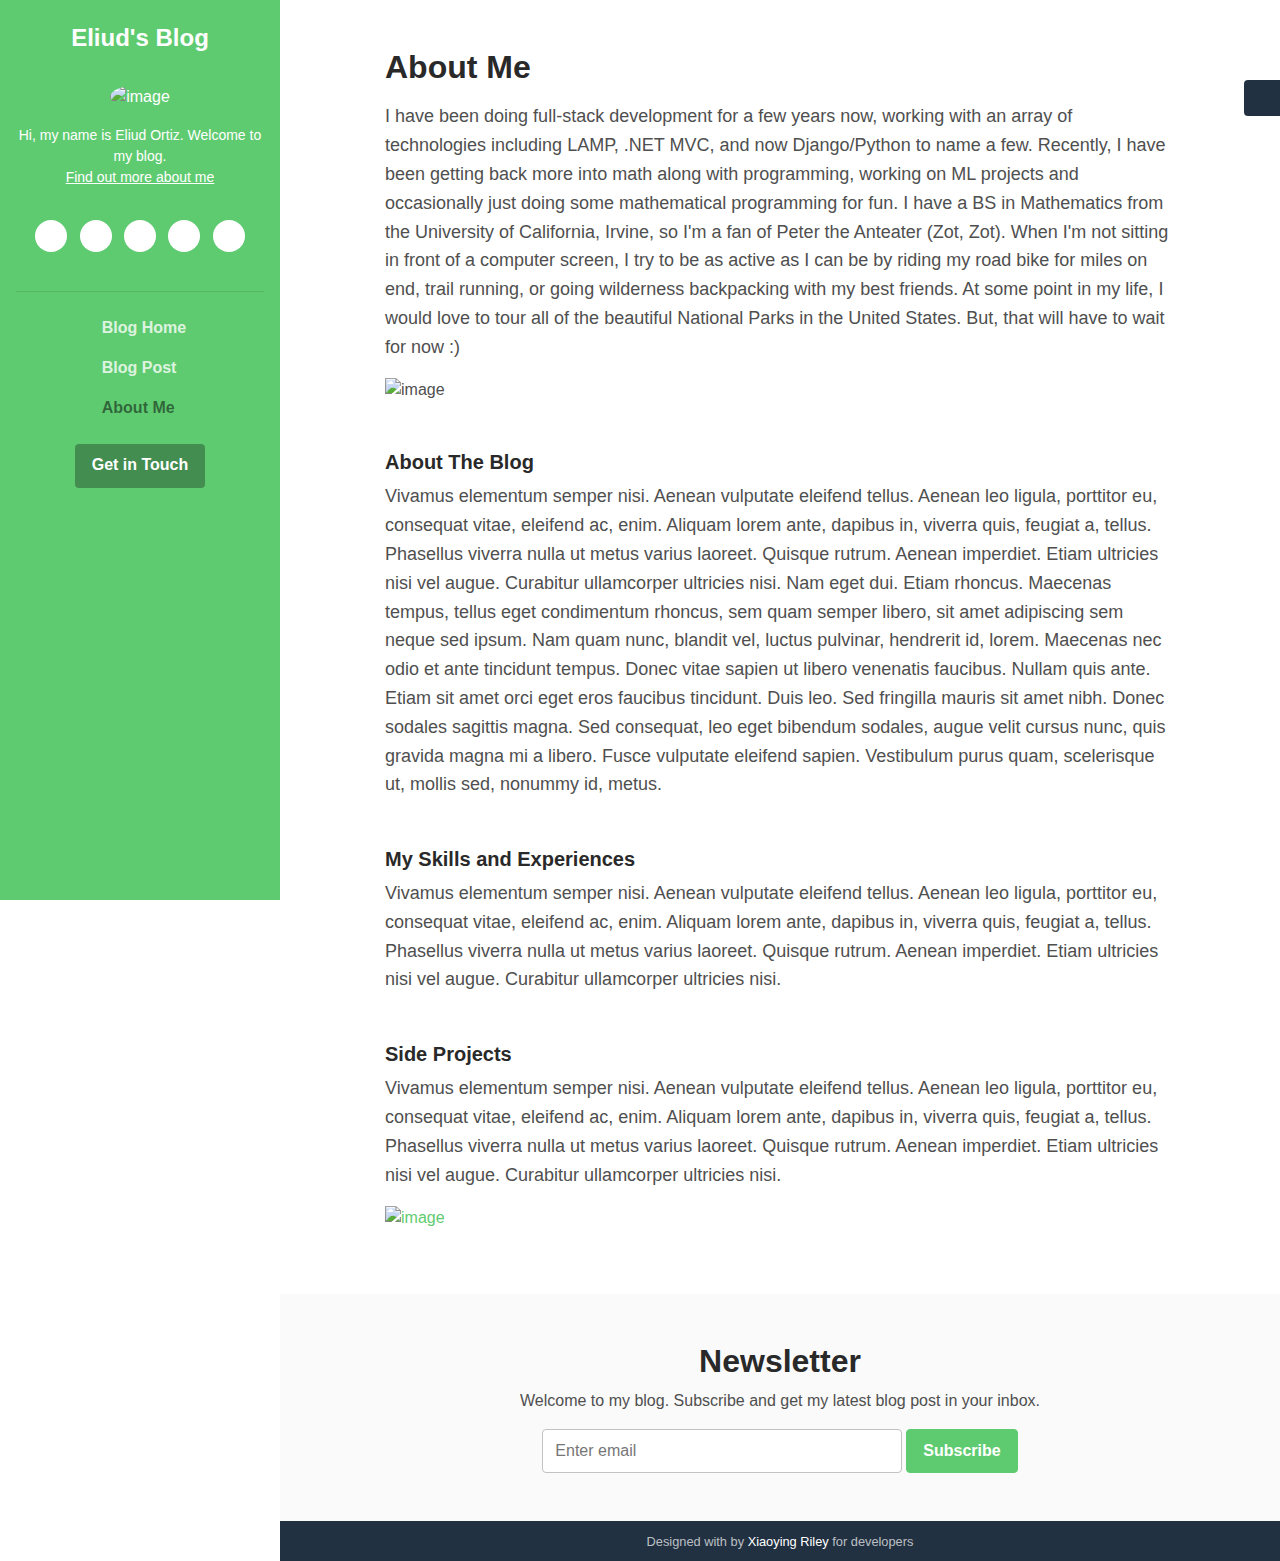
==== static/about.html @ 7bb71378 "adding text to the about me page" ====
<!DOCTYPE html>
<html lang="en"> 
<head>
    <title>Eliu.dEv</title>
    
    <!-- Meta -->
    <meta charset="utf-8">
    <meta http-equiv="X-UA-Compatible" content="IE=edge">
    <meta name="viewport" content="width=device-width, initial-scale=1.0">
    <meta name="description" content="Blog Template">
    <meta name="author" content="Xiaoying Riley at 3rd Wave Media">    
    <link rel="shortcut icon" href="favicon.ico"> 
    
    <!-- FontAwesome JS-->
	<script defer src="assets/fontawesome/js/all.min.js"></script>
    
    <!-- Theme CSS -->  
    <link id="theme-style" rel="stylesheet" href="assets/css/theme-1.css">
    

</head> 

<body>
    
    <header class="header text-center">	    
	    <h1 class="blog-name pt-lg-4 mb-0"><a href="index.html">Eliud's Blog</a></h1>

	    <nav class="navbar navbar-expand-lg navbar-dark" >
           
			<button class="navbar-toggler" type="button" data-toggle="collapse" data-target="#navigation" aria-controls="navigation" aria-expanded="false" aria-label="Toggle navigation">
			<span class="navbar-toggler-icon"></span>
			</button>

			<div id="navigation" class="collapse navbar-collapse flex-column" >
				<div class="profile-section pt-3 pt-lg-0">
				    <img class="profile-image mb-3 rounded-circle mx-auto" src="assets/images/profile.png" alt="image" >			
					
					<div class="bio mb-3">Hi, my name is Eliud Ortiz. Welcome to my blog.<br><a href="about.html">Find out more about me</a></div><!--//bio-->
					<ul class="social-list list-inline py-3 mx-auto">
			            <li class="list-inline-item"><a href="#"><i class="fab fa-twitter fa-fw"></i></a></li>
			            <li class="list-inline-item"><a href="#"><i class="fab fa-linkedin-in fa-fw"></i></a></li>
			            <li class="list-inline-item"><a href="#"><i class="fab fa-github-alt fa-fw"></i></a></li>
			            <li class="list-inline-item"><a href="#"><i class="fab fa-stack-overflow fa-fw"></i></a></li>
			            <li class="list-inline-item"><a href="#"><i class="fab fa-codepen fa-fw"></i></a></li>
			        </ul><!--//social-list-->
			        <hr> 
				</div><!--//profile-section-->
				
				<ul class="navbar-nav flex-column text-left">
					<li class="nav-item">
					    <a class="nav-link" href="index.html"><i class="fas fa-home fa-fw mr-2"></i>Blog Home <span class="sr-only">(current)</span></a>
					</li>
					<li class="nav-item">
					    <a class="nav-link" href="blog-post.html"><i class="fas fa-bookmark fa-fw mr-2"></i>Blog Post</a>
					</li>
					<li class="nav-item active">
					    <a class="nav-link" href="about.html"><i class="fas fa-user fa-fw mr-2"></i>About Me</a>
					</li>
				</ul>
				
				<div class="my-2 my-md-3">
					
				    <a class="btn btn-primary" href="https://themes.3rdwavemedia.com/" target="_blank">Get in Touch</a>
				    
				</div>
			</div>
		</nav>
    </header>
    
    <div class="main-wrapper">
	    	    
	    <article class="about-section py-5">
		    <div class="container">
			    <h2 class="title mb-3">About Me</h2>
			    
			    <p>I have been doing full-stack development for a few years now, working with an array of technologies including LAMP, .NET MVC, and now Django/Python to name a few.
                    Recently, I have been getting back more into math along with programming, working on ML projects and occasionally just doing some mathematical programming for fun.
                    I have a BS in Mathematics from the University of California, Irvine, so I'm a fan of Peter the Anteater (Zot, Zot).
                    When I'm not sitting in front of a computer screen, I try to be as active as I can be by riding my road bike for miles on end, trail running, or going wilderness backpacking with my best friends.
                    At some point in my life, I would love to tour all of the beautiful National Parks in the United States. But, that will have to wait for now :)
                </p>
			    <figure><img class="img-fluid" src="assets/images/about-me.jpg" alt="image"></figure>
			    <h5 class="mt-5">About The Blog</h5>
			    <p>Vivamus elementum semper nisi. Aenean vulputate eleifend tellus. Aenean leo ligula, porttitor eu, consequat vitae, eleifend ac, enim. Aliquam lorem ante, dapibus in, viverra quis, feugiat a, tellus. Phasellus viverra nulla ut metus varius laoreet. Quisque rutrum. Aenean imperdiet. Etiam ultricies nisi vel augue. Curabitur ullamcorper ultricies nisi. Nam eget dui. Etiam rhoncus. Maecenas tempus, tellus eget condimentum rhoncus, sem quam semper libero, sit amet adipiscing sem neque sed ipsum. Nam quam nunc, blandit vel, luctus pulvinar, hendrerit id, lorem. Maecenas nec odio et ante tincidunt tempus. Donec vitae sapien ut libero venenatis faucibus. Nullam quis ante. Etiam sit amet orci eget eros faucibus tincidunt. Duis leo. Sed fringilla mauris sit amet nibh. Donec sodales sagittis magna. Sed consequat, leo eget bibendum sodales, augue velit cursus nunc, quis gravida magna mi a libero. Fusce vulputate eleifend sapien. Vestibulum purus quam, scelerisque ut, mollis sed, nonummy id, metus.</p>
			    <h5 class="mt-5">My Skills and Experiences</h5>
			    <p>Vivamus elementum semper nisi. Aenean vulputate eleifend tellus. Aenean leo ligula, porttitor eu, consequat vitae, eleifend ac, enim. Aliquam lorem ante, dapibus in, viverra quis, feugiat a, tellus. Phasellus viverra nulla ut metus varius laoreet. Quisque rutrum. Aenean imperdiet. Etiam ultricies nisi vel augue. Curabitur ullamcorper ultricies nisi.</p>
			    <h5 class="mt-5">Side Projects</h5>
			    <p>Vivamus elementum semper nisi. Aenean vulputate eleifend tellus. Aenean leo ligula, porttitor eu, consequat vitae, eleifend ac, enim. Aliquam lorem ante, dapibus in, viverra quis, feugiat a, tellus. Phasellus viverra nulla ut metus varius laoreet. Quisque rutrum. Aenean imperdiet. Etiam ultricies nisi vel augue. Curabitur ullamcorper ultricies nisi.</p>
			    
			    <figure><a href="https://made4dev.com"><img class="img-fluid" src="assets/images/promo-banner.jpg" alt="image"></a></figure>
		    </div>
	    </article><!--//about-section-->
	    
	    <section class="cta-section theme-bg-light py-5">
		    <div class="container text-center">
			    <h2 class="heading">Newsletter</h2>
			    <div class="intro">Welcome to my blog. Subscribe and get my latest blog post in your inbox.</div>
			    <form class="signup-form form-inline justify-content-center pt-3">
                    <div class="form-group">
                        <label class="sr-only" for="semail">Your email</label>
                        <input type="email" id="semail" name="semail1" class="form-control mr-md-1 semail" placeholder="Enter email">
                    </div>
                    <button type="submit" class="btn btn-primary">Subscribe</button>
                </form>
		    </div><!--//container-->
	    </section>
	    
	    <footer class="footer text-center py-2 theme-bg-dark">
		   
	        <!--/* This template is free as long as you keep the footer attribution link. If you'd like to use the template without the attribution link, you can buy the commercial license via our website: themes.3rdwavemedia.com Thank you for your support. :) */-->
            <small class="copyright">Designed with <i class="fas fa-heart" style="color: #fb866a;"></i> by <a href="http://themes.3rdwavemedia.com" target="_blank">Xiaoying Riley</a> for developers</small>
		   
	    </footer>
    
    </div><!--//main-wrapper-->
    

    <!-- *****CONFIGURE STYLE (REMOVE ON YOUR PRODUCTION SITE)****** -->  
    <div id="config-panel" class="config-panel d-none d-lg-block">
        <div class="panel-inner">
            <a id="config-trigger" class="config-trigger config-panel-hide text-center" href="#"><i class="fas fa-cog fa-spin mx-auto" data-fa-transform="down-6" ></i></a>
            <h5 class="panel-title">Choose Colour</h5>
            <ul id="color-options" class="list-inline mb-0">
                <li class="theme-1 active list-inline-item"><a data-style="assets/css/theme-1.css" href="#"></a></li>
                <li class="theme-2  list-inline-item"><a data-style="assets/css/theme-2.css" href="#"></a></li>
                <li class="theme-3  list-inline-item"><a data-style="assets/css/theme-3.css" href="#"></a></li>
                <li class="theme-4  list-inline-item"><a data-style="assets/css/theme-4.css" href="#"></a></li>
                <li class="theme-5  list-inline-item"><a data-style="assets/css/theme-5.css" href="#"></a></li>
                <li class="theme-6  list-inline-item"><a data-style="assets/css/theme-6.css" href="#"></a></li>
                <li class="theme-7  list-inline-item"><a data-style="assets/css/theme-7.css" href="#"></a></li>
                <li class="theme-8  list-inline-item"><a data-style="assets/css/theme-8.css" href="#"></a></li>
            </ul>
            <a id="config-close" class="close" href="#"><i class="fa fa-times-circle"></i></a>
        </div><!--//panel-inner-->
    </div><!--//configure-panel-->

    
       
    <!-- Javascript -->          
    <script src="assets/plugins/jquery-3.3.1.min.js"></script>
    <script src="assets/plugins/popper.min.js"></script> 
    <script src="assets/plugins/bootstrap/js/bootstrap.min.js"></script> 
    
    <!-- Style Switcher (REMOVE ON YOUR PRODUCTION SITE) -->
    <script src="assets/js/demo/style-switcher.js"></script>     
    

</body>
</html>
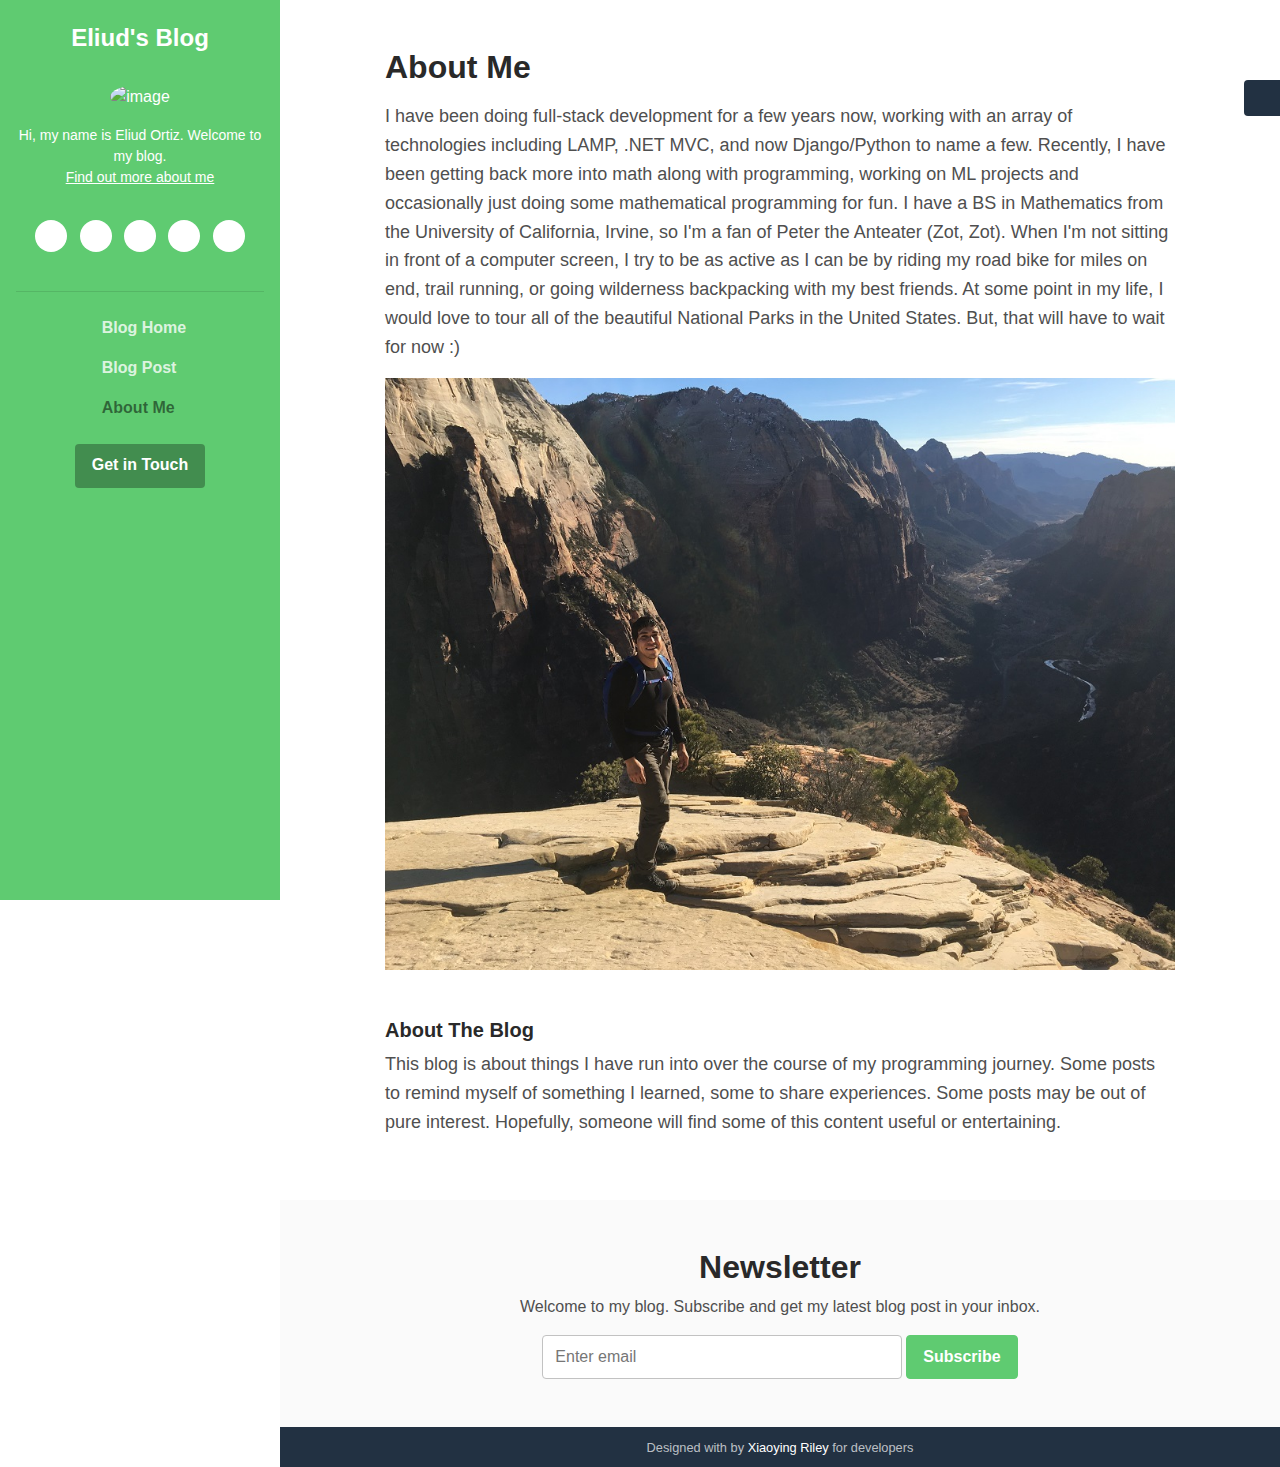
==== commit a136adbb: "added photo to about me section and updated the about the blog section" ====
--- a/static/about.html
+++ b/static/about.html
@@ -81,13 +81,12 @@
                 </p>
 			    <figure><img class="img-fluid" src="assets/images/about-me.jpg" alt="image"></figure>
 			    <h5 class="mt-5">About The Blog</h5>
-			    <p>Vivamus elementum semper nisi. Aenean vulputate eleifend tellus. Aenean leo ligula, porttitor eu, consequat vitae, eleifend ac, enim. Aliquam lorem ante, dapibus in, viverra quis, feugiat a, tellus. Phasellus viverra nulla ut metus varius laoreet. Quisque rutrum. Aenean imperdiet. Etiam ultricies nisi vel augue. Curabitur ullamcorper ultricies nisi. Nam eget dui. Etiam rhoncus. Maecenas tempus, tellus eget condimentum rhoncus, sem quam semper libero, sit amet adipiscing sem neque sed ipsum. Nam quam nunc, blandit vel, luctus pulvinar, hendrerit id, lorem. Maecenas nec odio et ante tincidunt tempus. Donec vitae sapien ut libero venenatis faucibus. Nullam quis ante. Etiam sit amet orci eget eros faucibus tincidunt. Duis leo. Sed fringilla mauris sit amet nibh. Donec sodales sagittis magna. Sed consequat, leo eget bibendum sodales, augue velit cursus nunc, quis gravida magna mi a libero. Fusce vulputate eleifend sapien. Vestibulum purus quam, scelerisque ut, mollis sed, nonummy id, metus.</p>
-			    <h5 class="mt-5">My Skills and Experiences</h5>
-			    <p>Vivamus elementum semper nisi. Aenean vulputate eleifend tellus. Aenean leo ligula, porttitor eu, consequat vitae, eleifend ac, enim. Aliquam lorem ante, dapibus in, viverra quis, feugiat a, tellus. Phasellus viverra nulla ut metus varius laoreet. Quisque rutrum. Aenean imperdiet. Etiam ultricies nisi vel augue. Curabitur ullamcorper ultricies nisi.</p>
-			    <h5 class="mt-5">Side Projects</h5>
-			    <p>Vivamus elementum semper nisi. Aenean vulputate eleifend tellus. Aenean leo ligula, porttitor eu, consequat vitae, eleifend ac, enim. Aliquam lorem ante, dapibus in, viverra quis, feugiat a, tellus. Phasellus viverra nulla ut metus varius laoreet. Quisque rutrum. Aenean imperdiet. Etiam ultricies nisi vel augue. Curabitur ullamcorper ultricies nisi.</p>
-			    
-			    <figure><a href="https://made4dev.com"><img class="img-fluid" src="assets/images/promo-banner.jpg" alt="image"></a></figure>
+			    <p>
+                    This blog is about things I have run into over the course of my programming journey.
+                    Some posts to remind myself of something I learned, some to share experiences.
+                    Some posts may be out of pure interest. Hopefully, someone will find some of this content useful or entertaining.
+                </p>
+
 		    </div>
 	    </article><!--//about-section-->
 	    
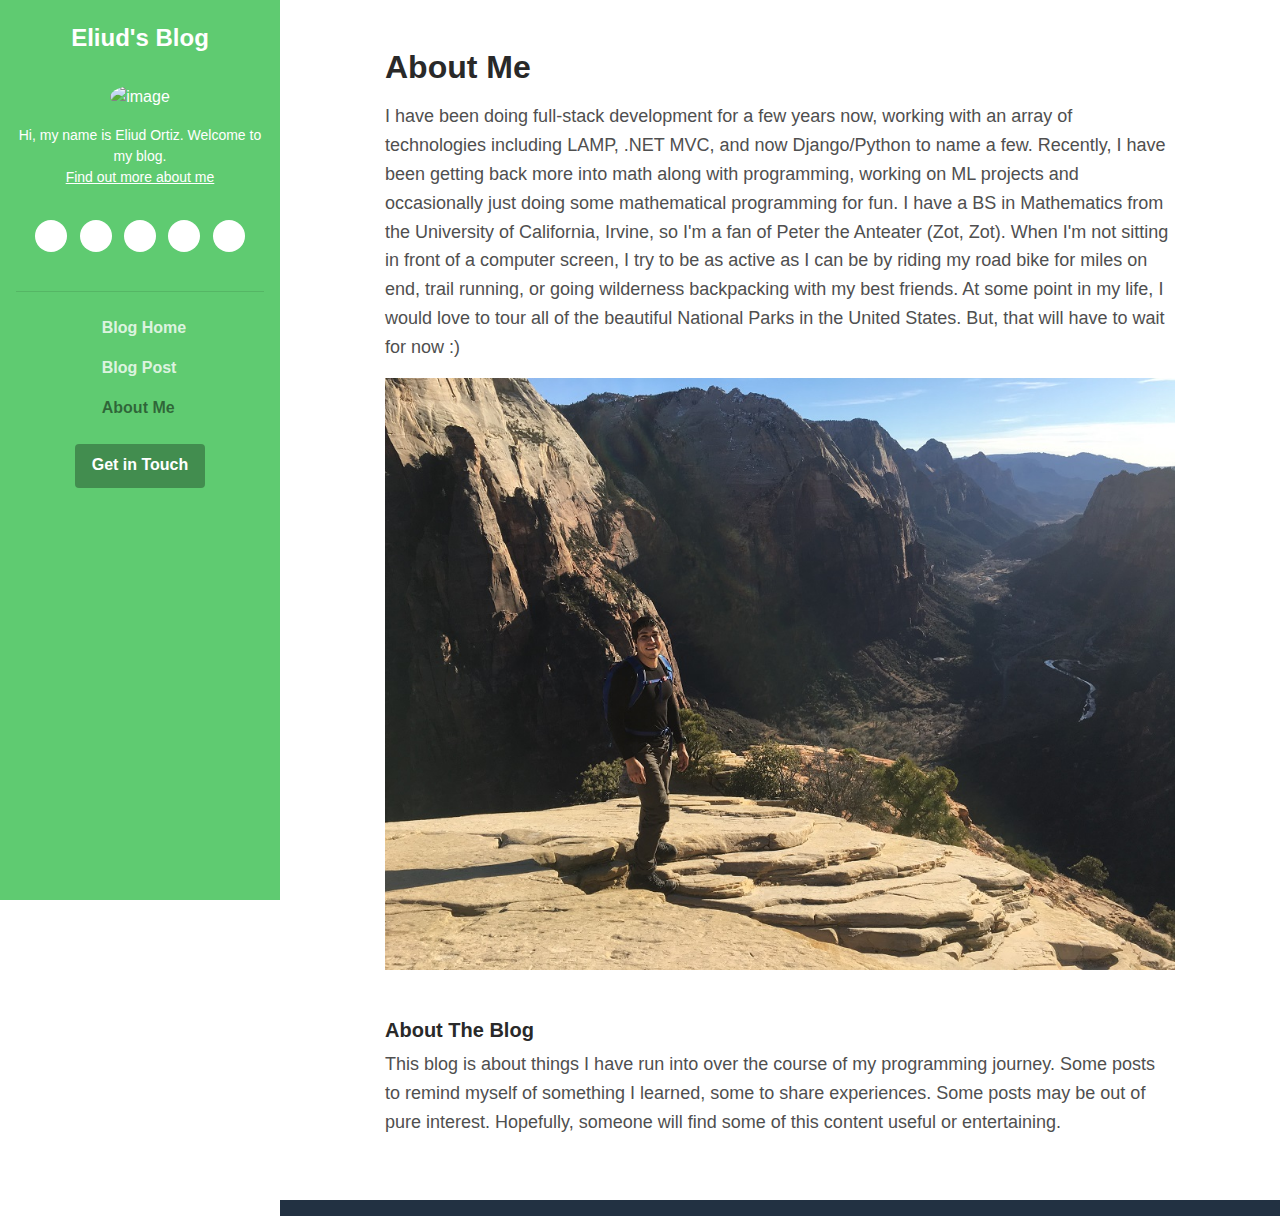
==== commit ab549515: "removing template copyright after license purchase" ====
--- a/static/about.html
+++ b/static/about.html
@@ -1,14 +1,13 @@
 <!DOCTYPE html>
 <html lang="en"> 
 <head>
-    <title>Eliu.dEv</title>
+    <title>Eliu.dEV</title>
     
     <!-- Meta -->
     <meta charset="utf-8">
     <meta http-equiv="X-UA-Compatible" content="IE=edge">
     <meta name="viewport" content="width=device-width, initial-scale=1.0">
     <meta name="description" content="Blog Template">
-    <meta name="author" content="Xiaoying Riley at 3rd Wave Media">    
     <link rel="shortcut icon" href="favicon.ico"> 
     
     <!-- FontAwesome JS-->
@@ -89,49 +88,13 @@
 
 		    </div>
 	    </article><!--//about-section-->
-	    
-	    <section class="cta-section theme-bg-light py-5">
-		    <div class="container text-center">
-			    <h2 class="heading">Newsletter</h2>
-			    <div class="intro">Welcome to my blog. Subscribe and get my latest blog post in your inbox.</div>
-			    <form class="signup-form form-inline justify-content-center pt-3">
-                    <div class="form-group">
-                        <label class="sr-only" for="semail">Your email</label>
-                        <input type="email" id="semail" name="semail1" class="form-control mr-md-1 semail" placeholder="Enter email">
-                    </div>
-                    <button type="submit" class="btn btn-primary">Subscribe</button>
-                </form>
-		    </div><!--//container-->
-	    </section>
-	    
+
 	    <footer class="footer text-center py-2 theme-bg-dark">
-		   
-	        <!--/* This template is free as long as you keep the footer attribution link. If you'd like to use the template without the attribution link, you can buy the commercial license via our website: themes.3rdwavemedia.com Thank you for your support. :) */-->
-            <small class="copyright">Designed with <i class="fas fa-heart" style="color: #fb866a;"></i> by <a href="http://themes.3rdwavemedia.com" target="_blank">Xiaoying Riley</a> for developers</small>
-		   
+
 	    </footer>
     
     </div><!--//main-wrapper-->
-    
 
-    <!-- *****CONFIGURE STYLE (REMOVE ON YOUR PRODUCTION SITE)****** -->  
-    <div id="config-panel" class="config-panel d-none d-lg-block">
-        <div class="panel-inner">
-            <a id="config-trigger" class="config-trigger config-panel-hide text-center" href="#"><i class="fas fa-cog fa-spin mx-auto" data-fa-transform="down-6" ></i></a>
-            <h5 class="panel-title">Choose Colour</h5>
-            <ul id="color-options" class="list-inline mb-0">
-                <li class="theme-1 active list-inline-item"><a data-style="assets/css/theme-1.css" href="#"></a></li>
-                <li class="theme-2  list-inline-item"><a data-style="assets/css/theme-2.css" href="#"></a></li>
-                <li class="theme-3  list-inline-item"><a data-style="assets/css/theme-3.css" href="#"></a></li>
-                <li class="theme-4  list-inline-item"><a data-style="assets/css/theme-4.css" href="#"></a></li>
-                <li class="theme-5  list-inline-item"><a data-style="assets/css/theme-5.css" href="#"></a></li>
-                <li class="theme-6  list-inline-item"><a data-style="assets/css/theme-6.css" href="#"></a></li>
-                <li class="theme-7  list-inline-item"><a data-style="assets/css/theme-7.css" href="#"></a></li>
-                <li class="theme-8  list-inline-item"><a data-style="assets/css/theme-8.css" href="#"></a></li>
-            </ul>
-            <a id="config-close" class="close" href="#"><i class="fa fa-times-circle"></i></a>
-        </div><!--//panel-inner-->
-    </div><!--//configure-panel-->
 
     
        
@@ -139,10 +102,6 @@
     <script src="assets/plugins/jquery-3.3.1.min.js"></script>
     <script src="assets/plugins/popper.min.js"></script> 
     <script src="assets/plugins/bootstrap/js/bootstrap.min.js"></script> 
-    
-    <!-- Style Switcher (REMOVE ON YOUR PRODUCTION SITE) -->
-    <script src="assets/js/demo/style-switcher.js"></script>     
-    
 
 </body>
 </html> 
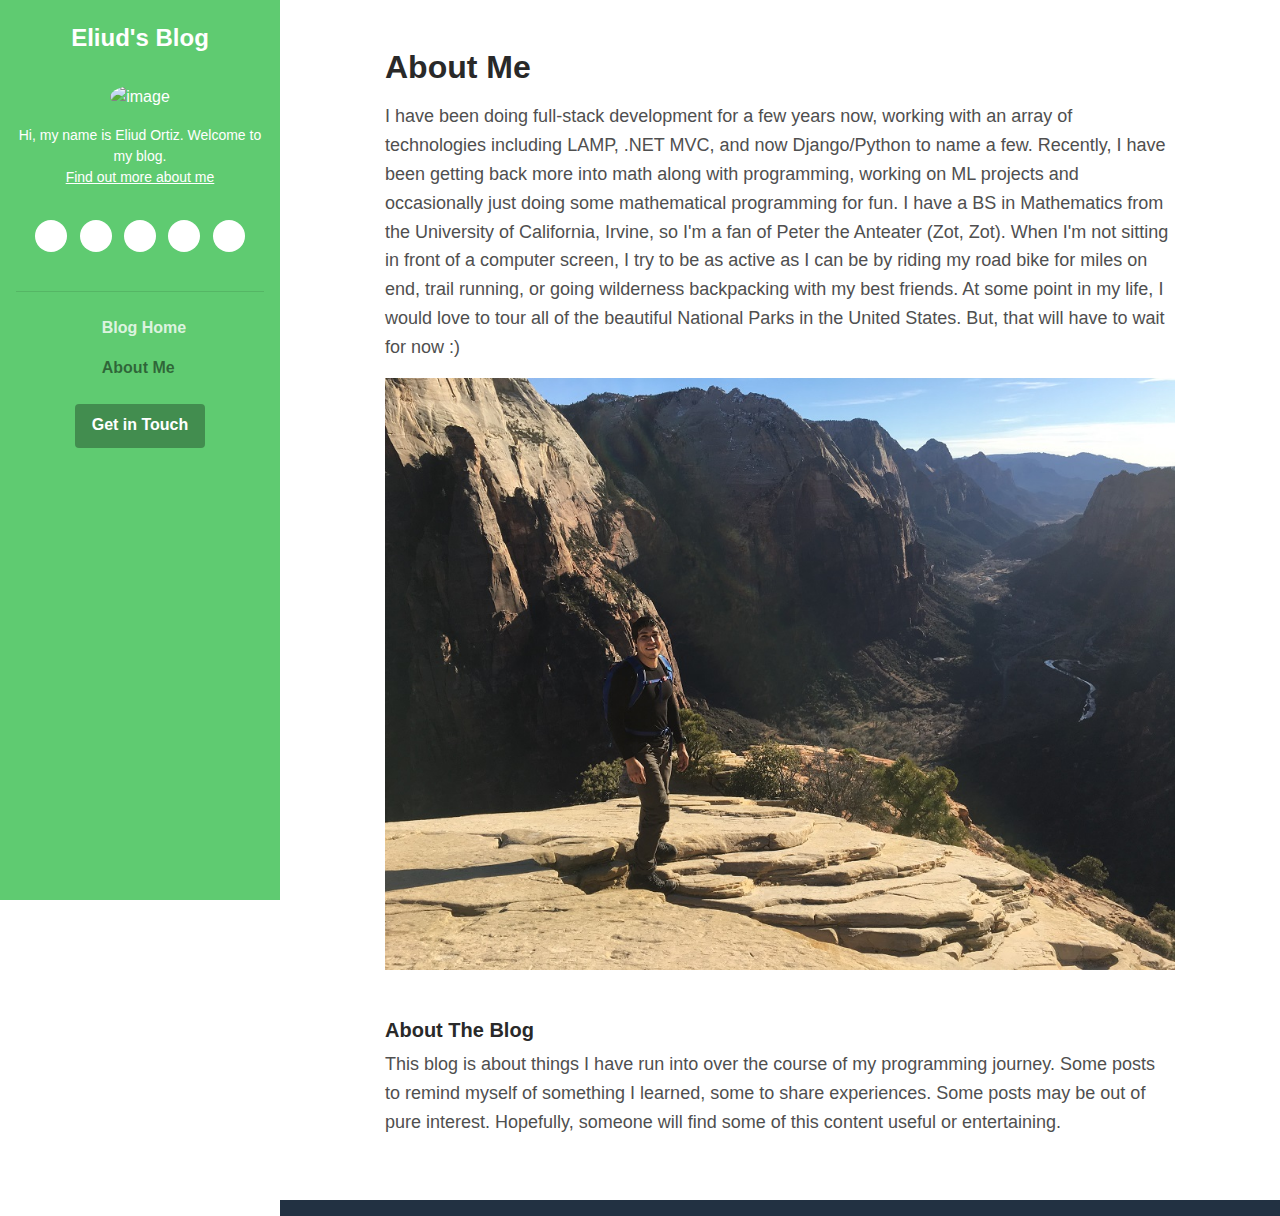
==== commit 53da2d38: "removing template copyright after license purchase" ====
--- a/static/about.html
+++ b/static/about.html
@@ -22,7 +22,7 @@
 <body>
     
     <header class="header text-center">	    
-	    <h1 class="blog-name pt-lg-4 mb-0"><a href="index.html">Eliud's Blog</a></h1>
+	    <h1 class="blog-name pt-lg-4 mb-0"><a href="/">Eliud's Blog</a></h1>
 
 	    <nav class="navbar navbar-expand-lg navbar-dark" >
            
@@ -47,10 +47,7 @@
 				
 				<ul class="navbar-nav flex-column text-left">
 					<li class="nav-item">
-					    <a class="nav-link" href="index.html"><i class="fas fa-home fa-fw mr-2"></i>Blog Home <span class="sr-only">(current)</span></a>
-					</li>
-					<li class="nav-item">
-					    <a class="nav-link" href="blog-post.html"><i class="fas fa-bookmark fa-fw mr-2"></i>Blog Post</a>
+					    <a class="nav-link" href="/"><i class="fas fa-home fa-fw mr-2"></i>Blog Home <span class="sr-only">(current)</span></a>
 					</li>
 					<li class="nav-item active">
 					    <a class="nav-link" href="about.html"><i class="fas fa-user fa-fw mr-2"></i>About Me</a>
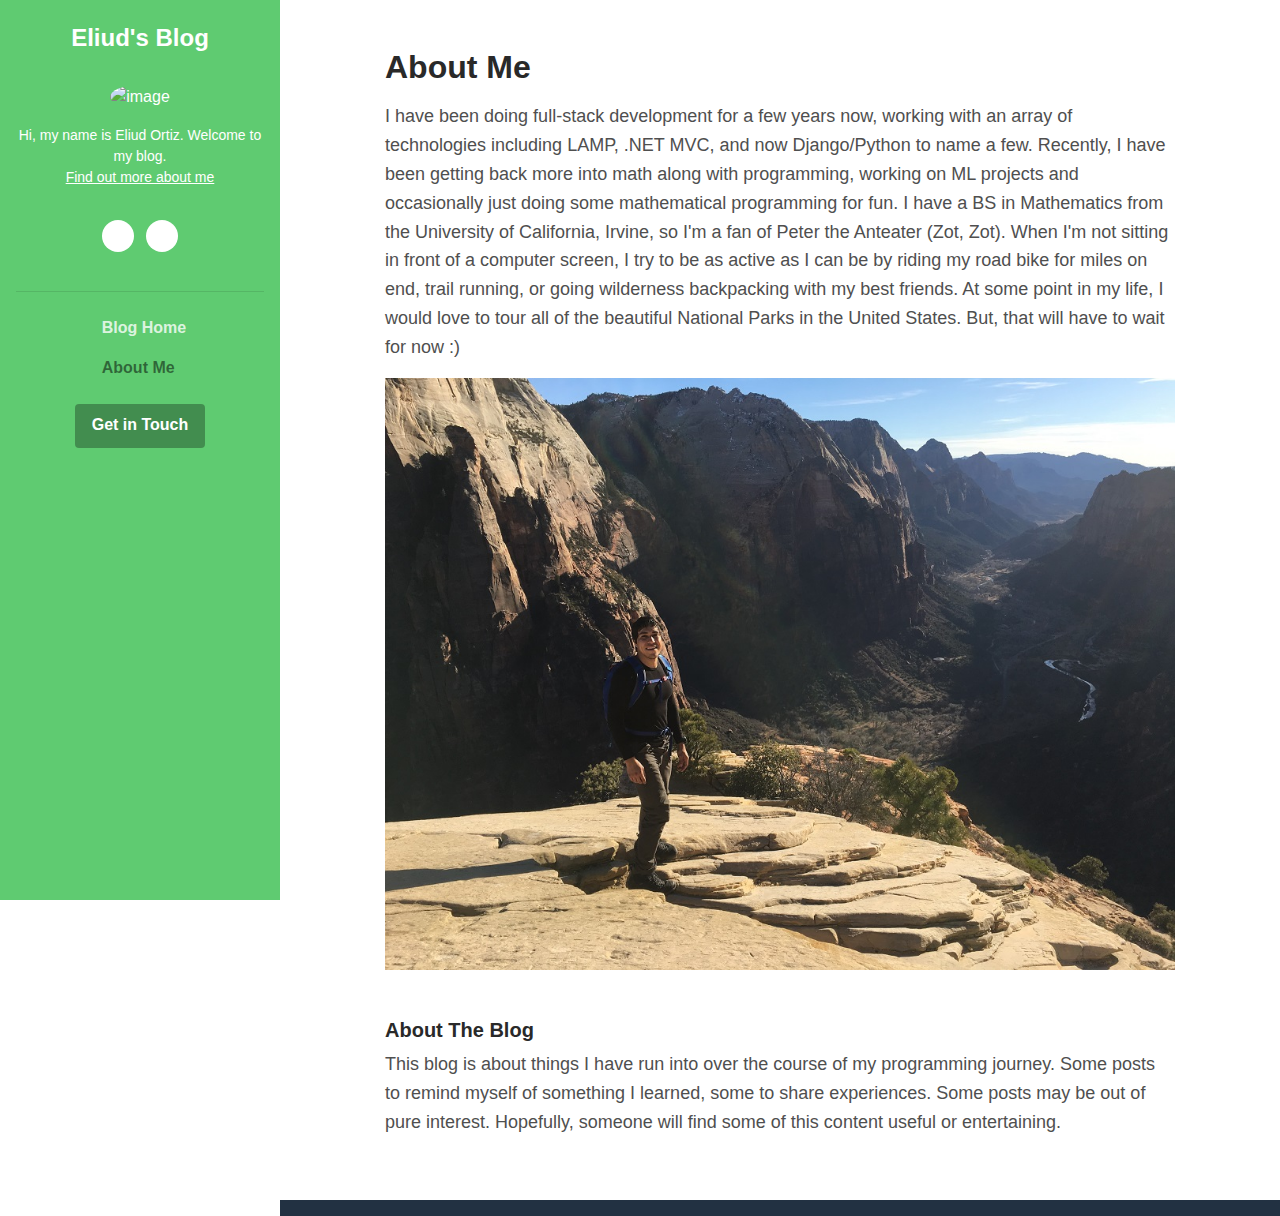
==== commit 2a77b9da: "removed unused icons from sidebar" ====
--- a/static/about.html
+++ b/static/about.html
@@ -36,11 +36,9 @@
 					
 					<div class="bio mb-3">Hi, my name is Eliud Ortiz. Welcome to my blog.<br><a href="about.html">Find out more about me</a></div><!--//bio-->
 					<ul class="social-list list-inline py-3 mx-auto">
-			            <li class="list-inline-item"><a href="#"><i class="fab fa-twitter fa-fw"></i></a></li>
 			            <li class="list-inline-item"><a href="#"><i class="fab fa-linkedin-in fa-fw"></i></a></li>
 			            <li class="list-inline-item"><a href="#"><i class="fab fa-github-alt fa-fw"></i></a></li>
-			            <li class="list-inline-item"><a href="#"><i class="fab fa-stack-overflow fa-fw"></i></a></li>
-			            <li class="list-inline-item"><a href="#"><i class="fab fa-codepen fa-fw"></i></a></li>
+
 			        </ul><!--//social-list-->
 			        <hr> 
 				</div><!--//profile-section-->
